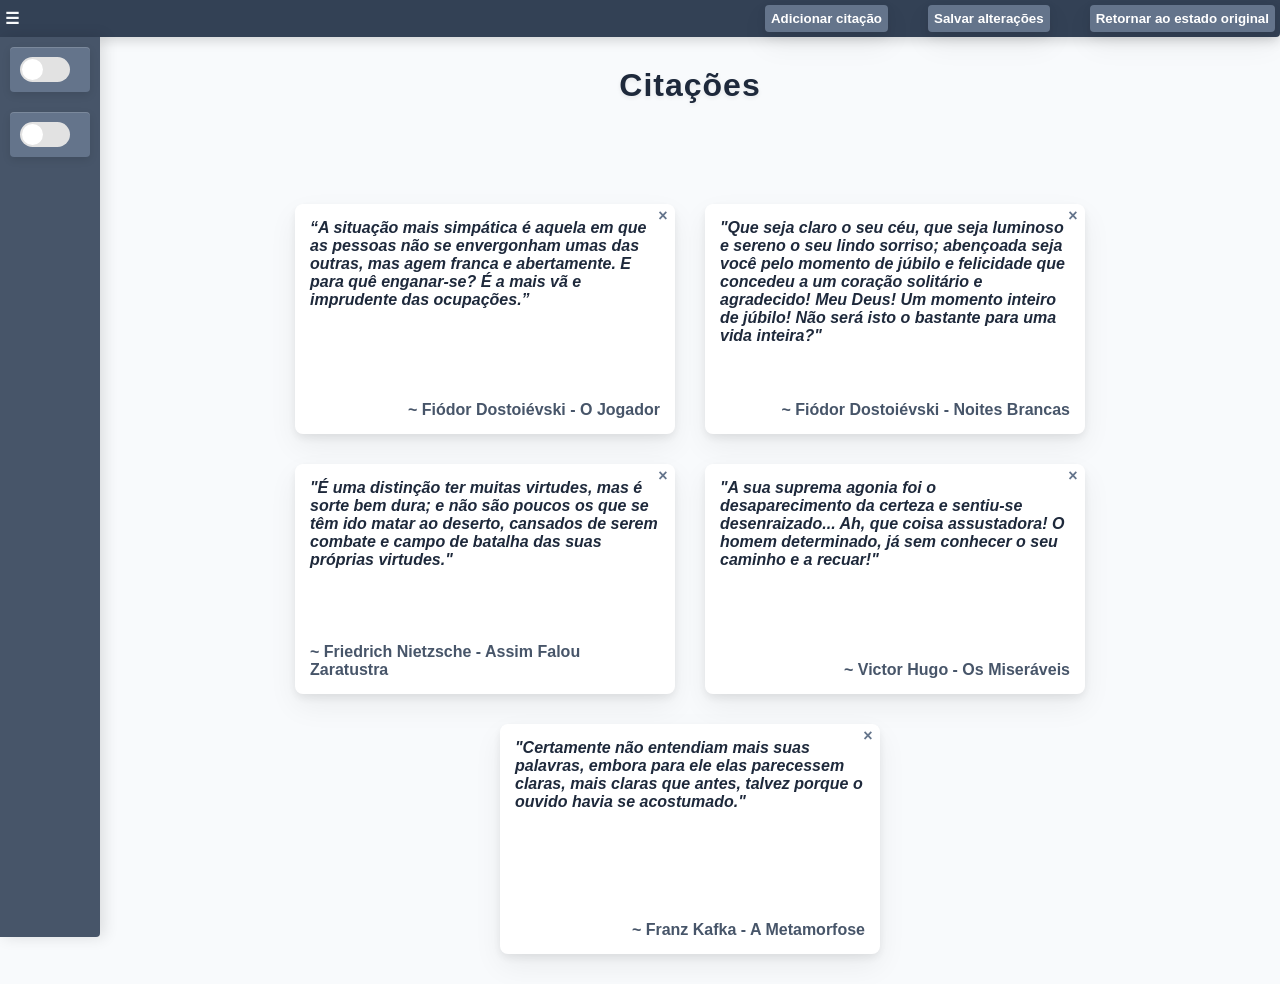
==== index.html @ 2f41a0f7 "Realizada correção de nome de arquivo" ====
<!DOCTYPE html>
<html lang="pt-br">

<head>
    <meta charset="UTF-8">
    <meta name="viewport" content="width=device-width, initial-scale=1.0">
    <meta name="author" content="brunolimadsdev">
    <meta name="desciption" content="Site criado com o objetivo de estudar DOM e localStorage.">
    <meta name="keywords" content="citações, filosofia, literatura">
    <title>Citações</title>

    <link rel="stylesheet" href="citacoes.css">
</head>

<body>
    <div id="container">
        <header>
            <label for="expandir-sidebar" id="icone-expandir-sidebar">☰</label>
            <input type="checkbox" id="expandir-sidebar">

            <div id="conjunto-opcoes">
                <button id="nova-citacao">Adicionar citação</button>
                <button id="salvar-estado">Salvar alterações</button>
                <button id="resetar">Retornar ao estado original</button>
            </div>
        </header>

        <div id="uniao">
            <nav>
                <div id="div-fonte">
                    <label for="fonte">Tamanho da fonte</label>

                    <div id="mostrar-valor">
                        <input type="range" id="fonte" min="12" max="20" value="16">
                        <span id="valor-fonte">16</span>
                    </div>
                </div>

                <div class="div-interruptores">
                    <label for="noturno">Modo noturno</label>
                    <input type="checkbox" id="noturno" class="interruptor">
                </div>

                <div class="div-interruptores">
                    <label for="contraste">Alto contraste</label>
                    <input type="checkbox" id="contraste" class="interruptor">
                </div>
            </nav>
            
            <main>
                <h1>Citações</h1>

                <div id="expositor-citacoes">
                    <div class="cartao">
                        <button class="apagar-cartao">×</button>
                        <p><i>“A situação mais simpática é aquela em que as pessoas não se envergonham umas das outras, mas agem franca e abertamente. E para quê enganar-se? É a mais vã e imprudente das ocupações.”</i></p>
                        <span>~ Fiódor Dostoiévski - O Jogador</span>
                    </div>

                    <div class="cartao">
                        <button class="apagar-cartao">×</button>
                        <p><i>"Que seja claro o seu céu, que seja luminoso e sereno o seu lindo sorriso; abençoada seja você pelo momento de júbilo e felicidade que concedeu a um coração solitário e agradecido! Meu Deus! Um momento inteiro de júbilo! Não será isto o bastante para uma vida inteira?"</i></p>
                        <span>~ Fiódor Dostoiévski - Noites Brancas</span>
                    </div>

                    <div class="cartao">
                        <button class="apagar-cartao">×</button>
                        <p><i>"É uma distinção ter muitas virtudes, mas é sorte bem dura; e não são poucos os que se têm ido matar ao deserto, cansados de serem combate e campo de batalha das suas próprias virtudes."</i></p>
                        <span>~ Friedrich Nietzsche - Assim Falou Zaratustra</span>
                    </div>

                    <div class="cartao">
                        <button class="apagar-cartao">×</button>
                        <p><i>"A sua suprema agonia foi o desaparecimento da certeza e sentiu-se desenraizado... Ah, que coisa assustadora! O homem determinado, já sem conhecer o seu caminho e a recuar!"</i></p>
                        <span>~ Victor Hugo - Os Miseráveis</span>
                    </div>

                    <div class="cartao">
                        <button class="apagar-cartao">×</button>
                        <p><i>"⁠Certamente não entendiam mais suas palavras, embora para ele elas parecessem claras, mais claras que antes, talvez porque o ouvido havia se acostumado."</i></p>
                        <span>~ Franz Kafka - A Metamorfose</span>
                    </div>
                </div>
            </main>
        </div>
    </div>

    <script src="citacoes.js"></script>
</body>

</html>
---- citacoes.css ----
* {
    box-sizing: border-box;
    margin: 0;
    padding: 0;
}

body {
    font-family: 'Gill Sans', 'Gill Sans MT', Calibri, 'Trebuchet MS', sans-serif;
    font-weight: bold;
    color: #1e293b;
}

#container {
    display: flex;
    flex-direction: column;
    height: 100%;
    background-color: #f8fafc;
}

/* Faixa superior */
header {
    display: flex;
    flex-direction: row;
    justify-content: space-between;
    align-items: center;
    padding: 5px;
    width: 100%;
    border-radius: 0 0 4px 0;
    background-color: #334155;
    color: #f8fafc;
    box-shadow: 0 4px 12px rgba(0,0,0,0.15);
}

#expandir-sidebar {
    display: none;
}

#icone-expandir-sidebar {
    cursor: pointer;
    user-select: none;
    transition: transform 0.3s ease, color 0.3s ease;
}

#icone-expandir-sidebar:hover {
    color: #93c5fd;
}

#container:has(#expandir-sidebar:checked) #icone-expandir-sidebar {
    transform: rotate(90deg);
}

header button {
    border: none;
    user-select: none;
    background-color: #64748b;
    color: #fff;
    padding: 6px;
    font-weight: bold;
    border-radius: 4px;
    transition: 0.2s ease;
    box-shadow: 0 4px 10px rgba(0,0,0,0.08), 0 12px 30px rgba(0,0,0,0.06);
}

header button:hover {
    cursor: pointer;
    transform: translateY(-1px);
    box-shadow: 0 8px 20px rgba(0,0,0,0.12), 0 18px 40px rgba(0,0,0,0.10);
}

#conjunto-opcoes {
    display: flex;
    flex-direction: row;
    gap: 40px;
}

/* EXIBICAO PRINCIPAL */

#uniao {
    display: flex;
    flex-direction: row;
    flex: 1; /* faz "uniao ocupar apenas o espaço restante depois que o header tiver sua altura calculada. */
}

main {
    display: flex;
    flex-direction: column;
    justify-content: center;
    align-items: center;
    padding: 30px;
    gap: 100px;
    width: 100%;
}

main h1 {
    user-select: none;
    color: #1e293b;
    letter-spacing: 1px;
    text-shadow: 0 2px 4px rgba(0,0,0,0.08);
}

#expositor-citacoes {
    display: flex;
    flex-wrap: wrap;
    justify-content: center;
    align-items: center;
    gap: 30px;
}

main .cartao{
    position: relative;
    display: flex;
    flex-direction: column;
    justify-content: center;
    align-items: center; 
    padding: 15px;
    height: 230px;
    width: 380px;
    border-radius: 8px;
    background-color: #ffffff;
    color: #1e293b;
    box-shadow: 0 4px 10px rgba(0,0,0,0.08), 0 12px 30px rgba(0,0,0,0.06);
    transition: 0.3s ease;
}

main .cartao span {
    margin-top: auto;
    align-self: flex-end;
    color: #475569;
}

main .cartao:hover {
    transform: translateY(-6px);
    box-shadow: 0 8px 20px rgba(0,0,0,0.12), 0 18px 40px rgba(0,0,0,0.10);
}

.apagar-cartao {
    user-select: none;
    position: absolute;
    top: 0;
    right: 0;
    width: 24px;
    height: 24px;
    border: none;
    border-radius: 50%;
    cursor: pointer;
    font-size: 16px;
    font-weight: bold;
    background-color: transparent;
    color: #64748b;

    transition: 0.2s;
}

.apagar-cartao:hover {
    color: #ef4444;
}

/* SIDE BAR */
nav {
    position: sticky; /* Só precisei adicionar os tres primeiros para fazer a barra acompanhar a tela */
    top: 0;
    flex-shrink: 0;
    display: flex;
    flex-direction: column;
    align-items: center;
    height: 100dvh;
    width: 100px;
    padding: 10px;
    gap: 20px;
    border-radius: 0 0 4px 0;
    transition: 0.3s ease;
    background-color: #475569;
    color: #f8fafc;
    box-shadow: 4px 0 15px rgba(0,0,0,0.12);
}

nav label {
    display: none;
}

#div-fonte {
    user-select: none;
    display: none;
}

#fonte:hover {
    cursor: pointer;
}

#fonte:active {
    cursor: grab;
}

#mostrar-valor {
    display: flex;
    flex-direction: row;
    align-items: center;
    gap: 10px;
}

#valor-fonte {
    padding: 3px;
    border-radius: 4px;
    background-color: #64748b;
    color: #f8fafc;
    box-shadow: 2px 2px 8px rgba(0,0,0,0.15);
}

.div-interruptores {
    display: flex;
    flex-direction: row;
    justify-content: space-between;
    align-items: center;
    user-select: none;
    padding: 10px;
    gap: 20px;
    width: 100%;
    border-radius: 4px;
    background-color: #64748b;
    box-shadow: inset 0 1px 0 rgba(255,255,255,0.15), 0 3px 8px rgba(0,0,0,0.10);
}

#container:has(#expandir-sidebar:checked) nav {
    width: 250px;
}

#container:has(#expandir-sidebar:checked) nav label {
    display: flex;
}

#container:has(#expandir-sidebar:checked) #div-fonte {
    display: flex;
    flex-direction: column;
    align-items: center;
    padding: 10px;
    gap: 10px;
    width: 100%;
    border-radius: 4px;
    background-color: #64748b;
    box-shadow: inset 0 1px 0 rgba(255,255,255,0.15), 0 3px 8px rgba(0,0,0,0.10);
}

/* INTERRUPTORES */
.interruptor {
    appearance: none;
    -webkit-appearance: none;
    width: 50px;
    height: 25px;
    background-color: rgb(226, 226, 226);
    border-radius: 25px;
    position: relative;
    cursor: pointer;
    transition: 0.3s;
}

.interruptor:checked {
    background-color: #3b82f6;
    box-shadow: 0 0 10px rgba(59,130,246,0.5);
}

.interruptor::before {
    content: "";
    width: 21px;
    height: 21px;
    background-color: white;
    border-radius: 50%;
    position: absolute;
    top: 2px;
    left: 2px;
    transition: 0.3s;
}

.interruptor:checked::before {
    transform: translateX(25px);
}

/* MODO NOTURNO */
.modo-noturno #container {
    background-color: #121826;
    color: #e5e7eb;
}

.modo-noturno header {
    background-color: #1e293b;
    color: #e5e7eb;
}

.modo-noturno header button {
    background-color: #374151;
}

.modo-noturno nav {
    background-color: #1f2937;
}

.modo-noturno #valor-fonte,
.modo-noturno .div-interruptores,
.modo-noturno #container:has(#expandir-sidebar:checked) #div-fonte {
    background-color: #374151;
    color: #e5e7eb;
}

.modo-noturno h1 {
    color: #f9fafb;
    text-shadow: 0 2px 8px rgba(59,130,246,0.25);
}

.modo-noturno .cartao {
    background-color: #1f2937;
    color: #e5e7eb;
    box-shadow: 0 10px 25px rgba(0,0,0,0.4);
}

.modo-noturno .cartao span {
    color: #cbd5e1;
}

.modo-noturno .cartao:hover {
    box-shadow: 0 10px 25px rgba(0,0,0,0.6);
}

.modo-noturno .interruptor {
    background-color: #4b5563;
}

.modo-noturno .interruptor:checked {
    background-color: #60a5fa;
    box-shadow: 0 0 12px rgba(96,165,250,0.5);
}

.modo-noturno input[type="range"] {
    accent-color: #3b82f6;
}

/* ALTO CONTRASTE */
.alto-contraste #container {
    background-color: #000;
    color: #fff;
}

.alto-contraste header {
    background-color: #000;
    color: #ffff00;
    border-bottom: 2px solid #ffff00;
}

.alto-contraste header button {
    background-color: transparent;
    border: solid, #ffff00;
}

.alto-contraste header button:hover {
    border-color: #fff;
}

.alto-contraste nav {
    background-color: #000;
    color: #ffff00;
    border-right: 2px solid #ffff00;
    box-shadow: none;
}

.alto-contraste #valor-fonte {
    background-color: #ffff00;
    color: #000;
    box-shadow: none;
}

.alto-contraste .div-interruptores,
.alto-contraste #container:has(#expandir-sidebar:checked) #div-fonte {
    background-color: #000;
    color: #ffff00;
    border: 2px solid #ffff00;
    box-shadow: none;
}

.alto-contraste .cartao {
    background-color: #000;
    color: #fff;
    border: 3px solid #ffff00;
    box-shadow: none;
}

.alto-contraste .cartao span,
.alto-contraste h1 {
    color: #ffff00;
}

.alto-contraste .cartao:hover {
    border-color: #fff;
}

.alto-contraste .apagar-cartao {
    border: none;
    background-color: transparent;
    color: #ffff00;

    transition: 0.2s;
}

.alto-contraste .apagar-cartao:hover {
    color: #fff;
}

.alto-contraste .interruptor {
    background-color: #fff;
}

.alto-contraste .interruptor::before {
    background-color: #000;
}

.alto-contraste .interruptor:checked {
    background-color: #ffff00;
    box-shadow: 0 0 15px rgba(255,255,0,0.8);
}

.alto-contraste input[type="range"] {
    accent-color: #ffff00;
}

.alto-contraste *:focus {
    outline: 3px solid #ffff00;
    outline-offset: 3px;
}

.alto-contraste #icone-expandir-sidebar:hover {
    color: #ffff00;
}

/* TABLETS E CELULARES */
@media (max-width: 768px) {

    /* Estrutura principal */
    #uniao {
        flex-direction: column;
    }

    /* Header */
    header {
        padding: 10px;
    }

    header button {
        padding: 4px;
    }

    #conjunto-opcoes {
        gap: 14px;
    }

    /* Sidebar */
    nav {
        display: none;
        position: static;
        width: 100%;
        height: auto;
        flex-direction: column;
        justify-content: center;
        flex-wrap: wrap;
        gap: 10px;
        border-radius: 0;
    }

    #container:has(#expandir-sidebar:checked) nav {
        display: flex;
        width: 100%;
    }

    nav label {
        display: flex;
    }

    #div-fonte {
        display: flex;
        flex-direction: column;
        width: 100%;
        max-width: 300px;
    }

    #mostrar-valor {
        width: 100%;
        justify-content: center;
    }

    #fonte {
        width: 100%;
    }

    .div-interruptores {
        width: 100%;
        max-width: 300px;
    }

    /* Conteúdo principal */
    main {
        padding: 15px;
        gap: 40px;
    }

    main h1 {
        text-align: center;
    }

    /* Expositor */
    #expositor-citacoes {
        width: 100%;
        gap: 20px;
    }

    /* Cartões */
    main .cartao {
        width: 100%;
        max-width: 100%;
        height: auto;
        min-height: 180px;
    }

    main .cartao p {
        line-height: 1.5;
    }
}

/* CELULARES PEQUENOS */
@media (max-width: 480px) {

    html {
        font-size: 14px;
    }

    header button {
        padding: 3px;
    }

    #conjunto-opcoes {
        gap: 8px;
    }

    main {
        padding: 10px;
        gap: 25px;
    }

    main .cartao {
        padding: 15px;
    }

    main .cartao span {
        margin-top: 15px;
        text-align: right;
        font-size: 0.85rem;
    }

    .div-interruptores {
        padding: 8px;
        gap: 10px;
    }

    #div-fonte {
        padding: 8px;
    }

    nav {
        padding: 8px;
    }
}
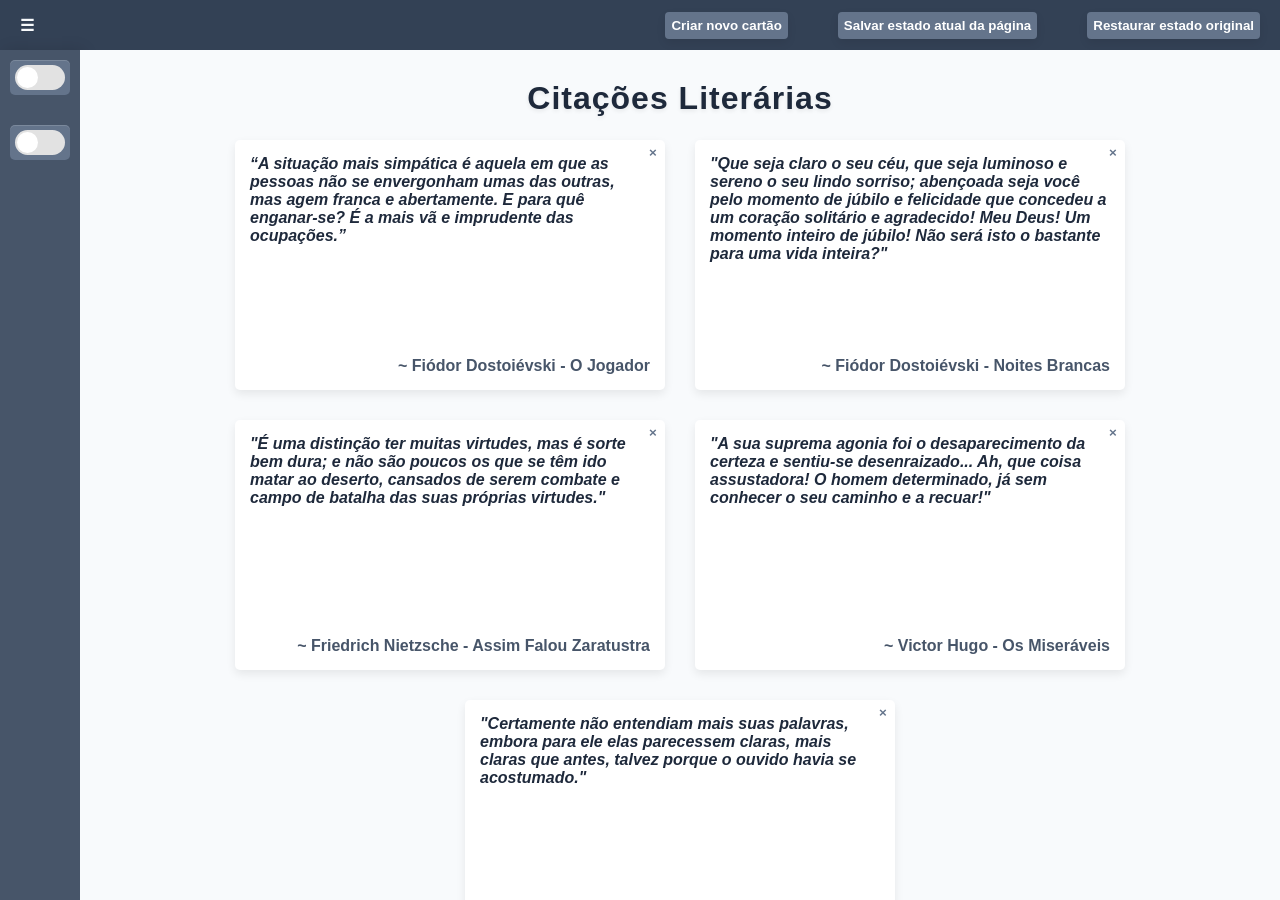
==== commit c1744281: "Refatorada estrutura do código para melhor legibilidade" ====
--- a/index.html
+++ b/index.html
@@ -5,87 +5,85 @@
     <meta charset="UTF-8">
     <meta name="viewport" content="width=device-width, initial-scale=1.0">
     <meta name="author" content="brunolimadsdev">
-    <meta name="desciption" content="Site criado com o objetivo de estudar DOM e localStorage.">
+    <meta name="desciption" content="Sistema web criado com o objetivo de estudar DOM.">
     <meta name="keywords" content="citações, filosofia, literatura">
-    <title>Citações</title>
+    <title>Citações Literárias</title>
 
-    <link rel="stylesheet" href="citacoes.css">
+    <link rel="stylesheet" href="style.css">
 </head>
 
 <body>
     <div id="container">
         <header>
-            <label for="expandir-sidebar" id="icone-expandir-sidebar">☰</label>
-            <input type="checkbox" id="expandir-sidebar">
+            <label for="checkbox-nav">☰</label>
+            <input type="checkbox" id="checkbox-nav">
 
-            <div id="conjunto-opcoes">
-                <button id="nova-citacao">Adicionar citação</button>
-                <button id="salvar-estado">Salvar alterações</button>
-                <button id="resetar">Retornar ao estado original</button>
+            <div id="conjunto-botoes">
+                <button id="criar-cartao">Criar novo cartão</button>
+                <button id="salvar">Salvar estado atual da página</button>
+                <button id="restaurar">Restaurar estado original</button>
             </div>
         </header>
 
-        <div id="uniao">
+        <div id="nav-main">
             <nav>
-                <div id="div-fonte">
+                <div id="conjunto-fonte">
                     <label for="fonte">Tamanho da fonte</label>
 
-                    <div id="mostrar-valor">
+                    <div id="conjunto-valor">
                         <input type="range" id="fonte" min="12" max="20" value="16">
-                        <span id="valor-fonte">16</span>
+                        <span id="fonte-atual">16</span>
                     </div>
                 </div>
 
-                <div class="div-interruptores">
+                <div class="label-input">
                     <label for="noturno">Modo noturno</label>
                     <input type="checkbox" id="noturno" class="interruptor">
                 </div>
 
-                <div class="div-interruptores">
+                <div class="label-input">
                     <label for="contraste">Alto contraste</label>
                     <input type="checkbox" id="contraste" class="interruptor">
                 </div>
             </nav>
-            
-            <main>
-                <h1>Citações</h1>
 
-                <div id="expositor-citacoes">
-                    <div class="cartao">
-                        <button class="apagar-cartao">×</button>
-                        <p><i>“A situação mais simpática é aquela em que as pessoas não se envergonham umas das outras, mas agem franca e abertamente. E para quê enganar-se? É a mais vã e imprudente das ocupações.”</i></p>
-                        <span>~ Fiódor Dostoiévski - O Jogador</span>
-                    </div>
+            <main id="principal">
+                <h1>Citações Literárias</h1>
 
-                    <div class="cartao">
-                        <button class="apagar-cartao">×</button>
-                        <p><i>"Que seja claro o seu céu, que seja luminoso e sereno o seu lindo sorriso; abençoada seja você pelo momento de júbilo e felicidade que concedeu a um coração solitário e agradecido! Meu Deus! Um momento inteiro de júbilo! Não será isto o bastante para uma vida inteira?"</i></p>
-                        <span>~ Fiódor Dostoiévski - Noites Brancas</span>
-                    </div>
+                <div class="cartao">
+                    <button class="excluir">×</button>
+                    <p><i>“A situação mais simpática é aquela em que as pessoas não se envergonham umas das outras, mas agem franca e abertamente. E para quê enganar-se? É a mais vã e imprudente das ocupações.”</i></p>
+                    <span>~ Fiódor Dostoiévski - O Jogador</span>
+                </div>
 
-                    <div class="cartao">
-                        <button class="apagar-cartao">×</button>
-                        <p><i>"É uma distinção ter muitas virtudes, mas é sorte bem dura; e não são poucos os que se têm ido matar ao deserto, cansados de serem combate e campo de batalha das suas próprias virtudes."</i></p>
-                        <span>~ Friedrich Nietzsche - Assim Falou Zaratustra</span>
-                    </div>
+                <div class="cartao">
+                    <button class="excluir">×</button>
+                    <p><i>"Que seja claro o seu céu, que seja luminoso e sereno o seu lindo sorriso; abençoada seja você pelo momento de júbilo e felicidade que concedeu a um coração solitário e agradecido! Meu Deus! Um momento inteiro de júbilo! Não será isto o bastante para uma vida inteira?"</i></p>
+                    <span>~ Fiódor Dostoiévski - Noites Brancas</span>
+                </div>
 
-                    <div class="cartao">
-                        <button class="apagar-cartao">×</button>
-                        <p><i>"A sua suprema agonia foi o desaparecimento da certeza e sentiu-se desenraizado... Ah, que coisa assustadora! O homem determinado, já sem conhecer o seu caminho e a recuar!"</i></p>
-                        <span>~ Victor Hugo - Os Miseráveis</span>
-                    </div>
+                <div class="cartao">
+                    <button class="excluir">×</button>
+                    <p><i>"É uma distinção ter muitas virtudes, mas é sorte bem dura; e não são poucos os que se têm ido matar ao deserto, cansados de serem combate e campo de batalha das suas próprias virtudes."</i></p>
+                    <span>~ Friedrich Nietzsche - Assim Falou Zaratustra</span>
+                </div>
 
-                    <div class="cartao">
-                        <button class="apagar-cartao">×</button>
-                        <p><i>"⁠Certamente não entendiam mais suas palavras, embora para ele elas parecessem claras, mais claras que antes, talvez porque o ouvido havia se acostumado."</i></p>
-                        <span>~ Franz Kafka - A Metamorfose</span>
-                    </div>
+                <div class="cartao">
+                    <button class="excluir">×</button>
+                    <p><i>"A sua suprema agonia foi o desaparecimento da certeza e sentiu-se desenraizado... Ah, que coisa assustadora! O homem determinado, já sem conhecer o seu caminho e a recuar!"</i></p>
+                    <span>~ Victor Hugo - Os Miseráveis</span>
+                </div>
+
+                <div class="cartao">
+                    <button class="excluir">×</button>
+                    <p><i>"⁠Certamente não entendiam mais suas palavras, embora para ele elas parecessem claras, mais claras que antes, talvez porque o ouvido havia se acostumado."</i></p>
+                    <span>~ Franz Kafka - A Metamorfose</span>
                 </div>
             </main>
         </div>
     </div>
 
-    <script src="citacoes.js"></script>
+    <script src="script.js"></script>
 </body>
 
 </html>
--- a/style.css
+++ b/style.css
@@ -0,0 +1,536 @@
+* {
+    box-sizing: border-box;
+    margin: 0;
+    padding: 0;
+}
+
+body {
+    font-family: 'Gill Sans', 'Gill Sans MT', Calibri, 'Trebuchet MS', sans-serif;
+    font-weight: bold;
+    color: #1e293b;
+}
+
+#container {
+    display: flex;
+    flex-direction: column;
+    height: 100dvh;
+}
+
+/* HEADER */
+header {
+    user-select: none;
+    display: flex;
+    flex-direction: row;
+    justify-content: space-between;
+    align-items: center;
+
+    padding: 20px;
+
+    width: 100%;
+    height: 50px;
+
+    background-color: #334155;
+    color: #f8fafc;
+}
+
+header label {
+    cursor: pointer;
+    transition: 0.3s ease;
+}
+
+header label:hover {
+    color: #93c5fd;
+}
+
+#container:has(#checkbox-nav:checked) header label {
+    transform: rotate(90deg);
+}
+
+header button {
+    border: none;
+    user-select: none;
+    font-weight: bold;
+
+    padding: 6px;
+    border-radius: 4px;
+
+    background-color: #64748b;
+    color: #fff;
+    box-shadow: 0 4px 10px rgba(0,0,0,0.08);
+    transition: 0.2s ease;
+}
+
+header button:hover {
+    cursor: pointer;
+    transform: translateY(-2px);
+    box-shadow: 0 8px 20px rgba(0,0,0,0.12);
+}
+
+#checkbox-nav {
+    display: none;
+}
+
+#conjunto-botoes {
+    display: flex;
+    flex-direction: row;
+
+    gap: 50px;
+}
+
+/* NAV */
+#nav-main {
+    flex: 1;
+    min-height: 0; /*Salvador da patria. Estudar ele */
+    display: flex;
+    flex-direction: row;
+}
+
+nav {
+    user-select: none;
+    display: flex;
+    flex-direction: column;
+    align-items: center;
+
+    width: 80px;
+
+    padding: 10px;
+    gap: 30px;
+
+    background-color: #475569;
+    color: #f8fafc;
+    box-shadow: 4px 0 15px rgba(0,0,0,0.12);
+    transition: 0.3s ease;
+}
+
+#container:has(#checkbox-nav:checked) nav {
+    width: 250px;
+}
+
+#conjunto-fonte {
+    display: none;
+    flex-direction: column;
+    justify-content: center;
+    align-items: center;
+
+    border-radius: 5px;
+    padding: 5px;
+    gap: 20px;
+
+    width: 100%;
+
+    background-color: #64748b;
+    color: #f8fafc;
+    box-shadow: 2px 2px 8px rgba(0,0,0,0.15);
+}
+
+#container:has(#checkbox-nav:checked) #conjunto-fonte {
+    display: flex;
+}
+
+#conjunto-valor {
+    display: flex;
+    flex-direction: row;
+    justify-content: space-between;
+
+    width: 90%;
+}
+
+#fonte-atual {
+    border-radius: 5px;
+    padding: 5px;
+
+    background-color: #334155;
+}
+
+#fonte {
+    cursor: grab;
+}
+
+#fonte:active {
+    cursor: grabbing;
+}
+
+.label-input {
+    display: flex;
+    flex-direction: row;
+    justify-content: center;
+    align-items: center;
+
+    border-radius: 5px;
+    padding: 5px;
+
+    width: 100%;
+
+    background-color: #64748b;
+    box-shadow: inset 0 1px 0 rgba(255,255,255,0.15);
+}
+
+#container:has(#checkbox-nav:checked) .label-input {
+    justify-content: space-between;
+}
+
+.label-input label {
+    display: none;
+}
+
+#container:has(#checkbox-nav:checked) .label-input label {
+    display: flex;
+}
+
+.interruptor {
+    cursor: pointer;
+    appearance: none;
+    -webkit-appearance: none;
+
+    width: 50px;
+    height: 25px;
+
+    border-radius: 25px;
+    position: relative;
+    cursor: pointer;
+
+    background-color: rgb(226, 226, 226);
+    transition: 0.3s;
+}
+
+.interruptor:checked {
+    background-color: #3b82f6;
+    box-shadow: 0 0 10px rgba(59,130,246,0.5);
+}
+
+.interruptor::before {
+    content: "";
+    position: absolute;
+
+    width: 21px;
+    height: 21px;
+
+    border-radius: 50%;
+    top: 2px;
+    left: 2px;
+
+    background-color: white;
+    transition: 0.3s;
+}
+
+.interruptor:checked::before {
+    transform: translateX(25px);
+}
+
+/* MAIN */
+main {
+    flex: 1;
+    position: relative;
+    display: flex;
+    flex-wrap: wrap;
+    justify-content: center;
+    align-items: center;
+    overflow-y: auto;
+
+    gap: 30px;
+    padding: 90px 20px 20px;
+
+    background-color: #f8fafc;
+}
+
+main h1 {
+    position: absolute;
+    user-select: none;
+    letter-spacing: 1px;
+
+    top: 30px;
+
+    color: #1e293b;
+    text-shadow: 0 2px 4px rgba(0,0,0,0.08);
+}
+
+.cartao {
+    position: relative;
+    display: flex;
+    flex-direction: column;
+    align-items: center;
+
+    border-radius: 5px;
+    padding: 15px;
+
+    width: 430px;
+    height: 250px;
+
+    background-color: #ffffff;
+    color: #1e293b;
+    box-shadow: 0 4px 10px rgba(0,0,0,0.08);
+    transition: 0.3s ease;
+}
+
+.cartao:hover {
+    transform: translateY(-6px);
+    box-shadow: 0 8px 20px rgba(0,0,0,0.12);
+}
+
+.excluir {
+    user-select: none;
+    position: absolute;
+    cursor: pointer;
+    font-weight: bold;
+
+    border: none;
+    border-radius: 5px;
+    top: 0;
+    right: 0;
+    width: 24px;
+    height: 24px;
+
+    background-color: transparent;
+    color: #64748b;
+    transition: 0.2s ease;
+}
+
+.excluir:hover {
+    color: #ef4444;
+}
+
+.cartao span {
+    margin-top: auto;
+    align-self: flex-end;
+    color: #475569;
+}
+
+/* MODO NOTURNO */
+.modo-noturno main {
+    background-color: #121826;
+    color: #e5e7eb;
+}
+
+.modo-noturno header {
+    background-color: #1e293b;
+    color: #e5e7eb;
+}
+
+.modo-noturno header button {
+    background-color: #374151;
+}
+
+.modo-noturno nav {
+    background-color: #1f2937;
+}
+
+.modo-noturno #fonte-atual,
+.modo-noturno .label-input,
+.modo-noturno #container:has(#checkbox-nav:checked) #conjunto-fonte {
+    background-color: #374151;
+    color: #e5e7eb;
+}
+
+.modo-noturno h1 {
+    color: #f9fafb;
+    text-shadow: 0 2px 8px rgba(59,130,246,0.25);
+}
+
+.modo-noturno .cartao {
+    background-color: #1f2937;
+    color: #e5e7eb;
+    box-shadow: 0 10px 25px rgba(0,0,0,0.4);
+}
+
+.modo-noturno .cartao span {
+    color: #cbd5e1;
+}
+
+.modo-noturno .cartao:hover {
+    box-shadow: 0 10px 25px rgba(0,0,0,0.6);
+}
+
+.modo-noturno .interruptor {
+    background-color: #4b5563;
+}
+
+.modo-noturno .interruptor:checked {
+    background-color: #60a5fa;
+    box-shadow: 0 0 12px rgba(96,165,250,0.5);
+}
+
+.modo-noturno input[type="range"] {
+    accent-color: #3b82f6;
+}
+
+/* ALTO CONTRASTE */
+.alto-contraste main {
+    background-color: #000;
+    color: #fff;
+}
+
+.alto-contraste header {
+    background-color: #000;
+    color: #ffff00;
+    border-bottom: 2px solid #ffff00;
+}
+
+.alto-contraste header button {
+    background-color: transparent;
+    border: solid, #ffff00;
+}
+
+.alto-contraste header button:hover {
+    border-color: #fff;
+}
+
+.alto-contraste nav {
+    background-color: #000;
+    color: #ffff00;
+    width: 90px;
+    border-right: 2px solid #ffff00;
+    box-shadow: none;
+}
+
+.alto-contraste #fonte-atual {
+    background-color: #ffff00;
+    color: #000;
+    box-shadow: none;
+}
+
+.alto-contraste .label-input,
+.alto-contraste #container:has(#checkbox-nav:checked) #conjunto-fonte {
+    background-color: #000;
+    color: #ffff00;
+    border: 2px solid #ffff00;
+    box-shadow: none;
+}
+
+.alto-contraste .cartao {
+    background-color: #000;
+    color: #fff;
+    border: 3px solid #ffff00;
+    box-shadow: none;
+}
+
+.alto-contraste .cartao span,
+.alto-contraste h1 {
+    color: #ffff00;
+}
+
+.alto-contraste .cartao:hover {
+    border-color: #fff;
+}
+
+.alto-contraste .excluir {
+    border: none;
+    background-color: transparent;
+    color: #ffff00;
+
+    transition: 0.2s;
+}
+
+.alto-contraste .excluir:hover {
+    color: #fff;
+}
+
+.alto-contraste .interruptor {
+    background-color: #fff;
+}
+
+.alto-contraste .interruptor::before {
+    background-color: #000;
+}
+
+.alto-contraste .interruptor:checked {
+    background-color: #ffff00;
+    box-shadow: 0 0 15px rgba(255,255,0,0.8);
+}
+
+.alto-contraste input[type="range"] {
+    accent-color: #ffff00;
+}
+
+.alto-contraste header label:hover {
+    color: #fff;
+}
+
+/* DISPOSITIVOS MOVEIS */
+@media (max-width: 768px) {
+    header {
+        z-index: 1; /* define a profundida de um elemento html em relação aos outros */
+    }
+
+    #conjunto-botoes {
+        gap: 15px;
+    }
+
+    #nav-main {
+        flex-direction: column;
+    }
+
+    nav {
+        flex-direction: row;
+        width: 100%;
+        height: 0;
+        padding: 0;
+        gap: 0;
+    }
+
+    #conjunto-valor {
+        width: 100%;
+        gap: 8px;
+    }
+
+    .alto-contraste nav {
+        width: 100%;
+        border-right: 0;
+    }
+
+    .label-input {
+        display: none;
+    }
+
+    #container:has(#checkbox-nav:checked) nav {
+        width: 100%;
+        height: 150px;
+        padding: 20px;
+        gap: 20px;
+    }
+
+    #container:has(#checkbox-nav:checked) .label-input {
+        display: flex;
+        flex-direction: column;
+        justify-content: center;
+        align-items: center;
+        height: 100px;
+        gap: 25px;
+    }
+
+    #conjunto-fonte {
+        height: 100px;
+    }
+}
+
+@media (max-width: 720px) {
+    header {
+        height: 60px;
+    }
+
+    header button {
+        width: 150px;
+        padding: 3px;
+    }
+    
+    #container:has(#checkbox-nav:checked) nav {
+        padding: 5px;
+        gap: 5px;
+    }
+}
+
+@media (max-width: 570px) {
+    header button {
+        width: 120px;
+        padding: 1px;
+    }
+
+    #conjunto-botoes {
+        gap: 10px;
+    }
+}
+
+@media (max-width: 480px) {
+    header {
+        padding: 10px;
+    }
+}
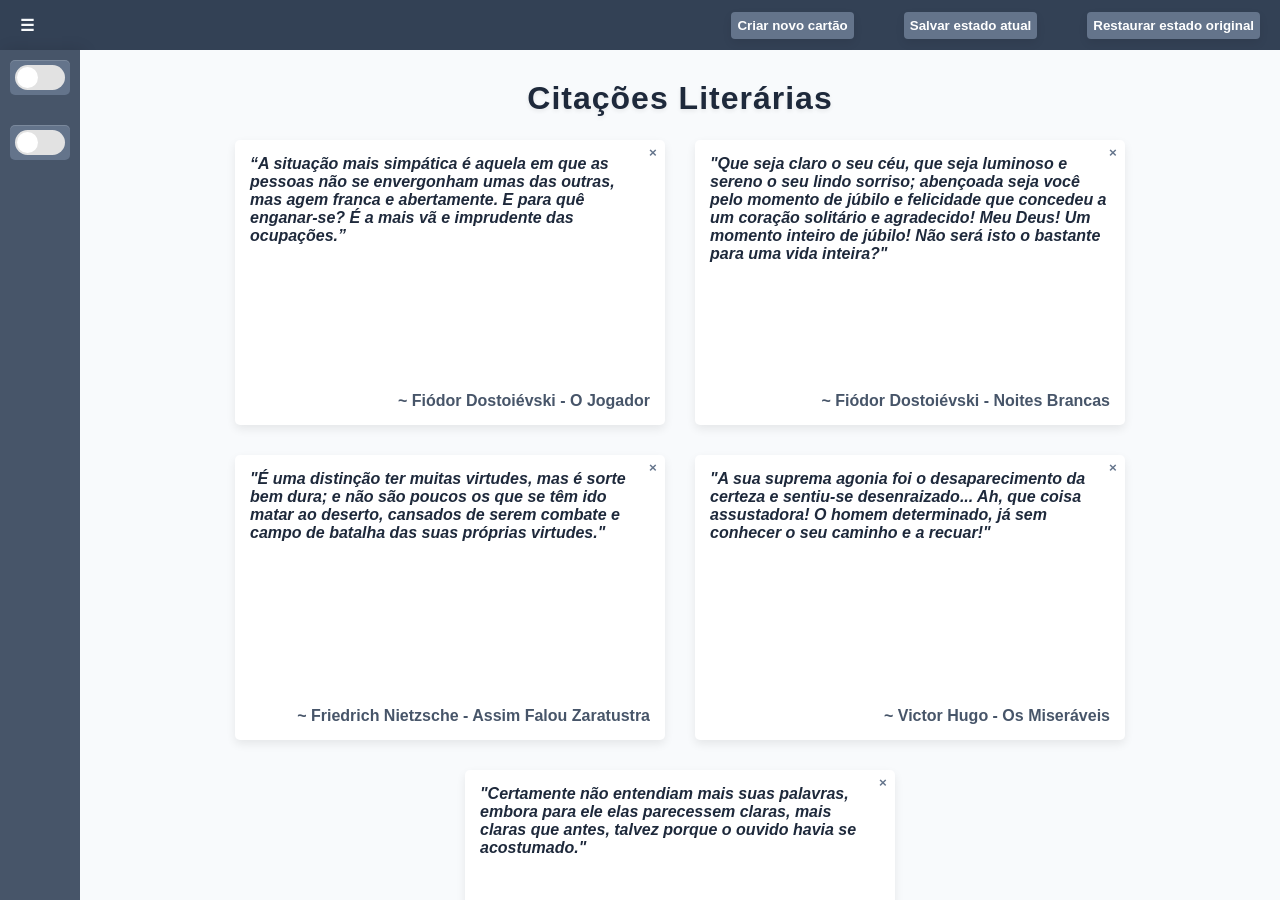
==== commit 6fefb8ac: "Realizados ajustes para compatibilidade com dispositivos ainda menores" ====
--- a/index.html
+++ b/index.html
@@ -20,7 +20,7 @@
 
             <div id="conjunto-botoes">
                 <button id="criar-cartao">Criar novo cartão</button>
-                <button id="salvar">Salvar estado atual da página</button>
+                <button id="salvar">Salvar estado atual</button>
                 <button id="restaurar">Restaurar estado original</button>
             </div>
         </header>
@@ -31,7 +31,7 @@
                     <label for="fonte">Tamanho da fonte</label>
 
                     <div id="conjunto-valor">
-                        <input type="range" id="fonte" min="12" max="20" value="16">
+                        <input type="range" id="fonte" min="14" max="18" value="16">
                         <span id="fonte-atual">16</span>
                     </div>
                 </div>
--- a/style.css
+++ b/style.css
@@ -14,6 +14,7 @@
     display: flex;
     flex-direction: column;
     height: 100dvh;
+    overflow: hidden;
 }
 
 /* HEADER */
@@ -254,7 +255,7 @@
     padding: 15px;
 
     width: 430px;
-    height: 250px;
+    height: 285px;
 
     background-color: #ffffff;
     color: #1e293b;
@@ -493,18 +494,19 @@
         flex-direction: column;
         justify-content: center;
         align-items: center;
-        height: 100px;
+        text-align: center;
+        height: 115px;
         gap: 25px;
     }
 
     #conjunto-fonte {
-        height: 100px;
+        height: 115px;
     }
 }
 
 @media (max-width: 720px) {
     header {
-        height: 60px;
+        height: 65px;
     }
 
     header button {
@@ -525,12 +527,23 @@
     }
 
     #conjunto-botoes {
-        gap: 10px;
+        gap: 5px;
     }
 }
 
 @media (max-width: 480px) {
     header {
-        padding: 10px;
+        padding: 3px 3px 3px 5px;
+    }
+
+    header button {
+        width: 100px;
+        padding: 2px;
+        font-size: 12px;
+    }
+
+    #container:has(#checkbox-nav:checked) nav {
+        padding: 3px;
+        gap: 3px;
     }
 }
